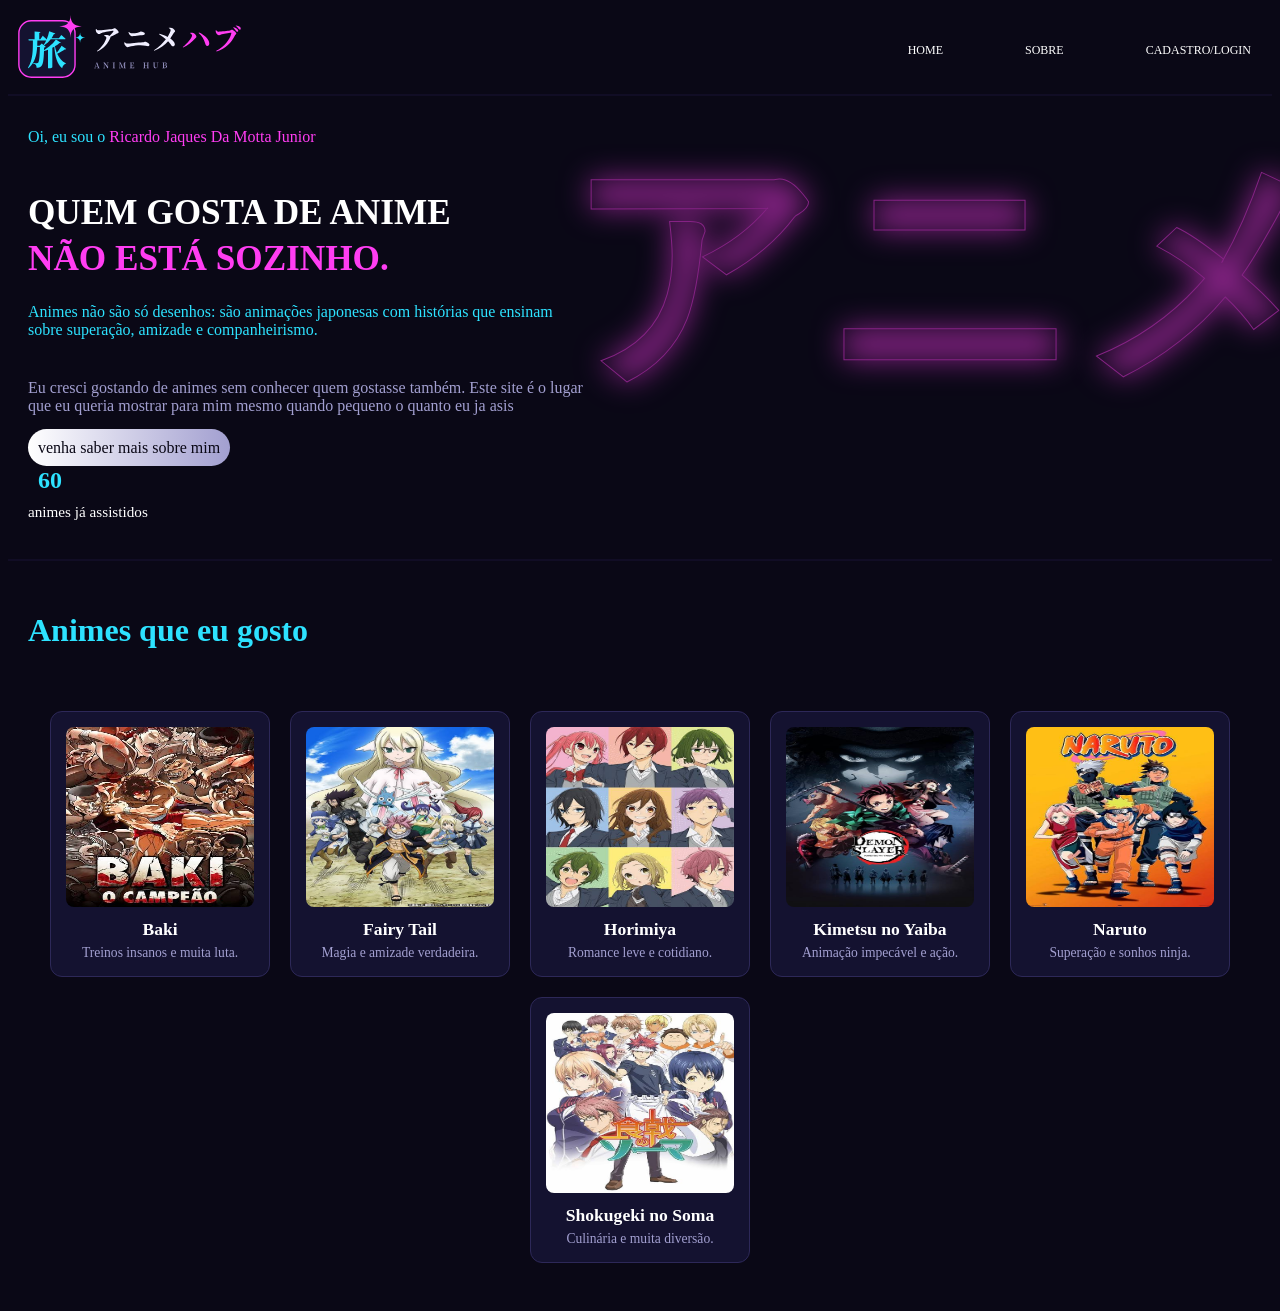
==== algoritmos/web-data-viz/public/index.html @ 24b2c470 "cadastro funcionando" ====
<!DOCTYPE html>
<html lang="pt-BR">
<head>
    <meta charset="UTF-8">
    <meta name="viewport" content="width=device-width, initial-scale=1.0">
    <title>Ricardo Jaques - Quem gosta de anime</title>
    <link rel="stylesheet" href="css/style.css">
</head>
<body>
    <div class="container">
        <div class="cima">
            <div class="logo">
                <img src="assets/logo.svg" alt="Logo">
            </div>
            <div class="seçoes">
               <a href="index.html" class="quadrados">HOME</a>
               <a href="sobre.html" class="quadrados">SOBRE</a>
               <a href="cadastro.html" class="quadrados">CADASTRO/LOGIN</a>
               
            </div>
        </div>

        <div class="linha"></div>

        <div class="meio">
            <div class="texto">
                <div class="apresentacao">
                    <span class="eu">Oi, eu sou o</span> 
                    <span class="nome">Ricardo Jaques Da Motta Junior</span>
                </div>
                <h1 class="branco">QUEM GOSTA DE ANIME</h1>
                <h1 class="rosa">NÃO ESTÁ SOZINHO.</h1>
                <p class="azul">Animes não são só desenhos: são animações japonesas com histórias que ensinam sobre superação, amizade e companheirismo.</p>
                <p class="roxo">Eu cresci gostando de animes sem conhecer quem gostasse também. Este site é o lugar que eu queria mostrar para mim mesmo quando pequeno o quanto eu ja asis</p>
                
                <div class="visiveis">
    <a href="sobre.html" class="sobre">venha saber mais sobre mim</a>
    <div class="asistidos">
        <h2>60</h2>
        <h1>animes já assistidos</h1>
    </div>
</div>
            </div>
           
            <h1 class="direita">アニメ</h1>
        </div>
        
        <br>
        <div class="linha"></div>
        
        <div style="padding: 30px 20px 0 20px;">
            <h1 class="azul">Animes que eu gosto</h1>
        </div>

        <div class="baixo">
            <div class="kpis">
                <img src="assets/baki.jpg" alt="Baki">
                <h1>Baki</h1>
                <p>Treinos insanos e muita luta.</p>
            </div>
            <div class="kpis">
                <img src="assets/fairy tail.jpg" alt="Fairy Tail">
                <h1>Fairy Tail</h1>
                <p>Magia e amizade verdadeira.</p>
            </div>
            <div class="kpis">
                <img src="assets/horimiya.jpg" alt="Horimiya">
                <h1>Horimiya</h1>
                <p>Romance leve e cotidiano.</p>
            </div>
            <div class="kpis">
                <img src="assets/kimetsu.jpg" alt="Kimetsu no Yaiba">
                <h1>Kimetsu no Yaiba</h1>
                <p>Animação impecável e ação.</p>
            </div>
            <div class="kpis">
                <img src="assets/naruto.jpg" alt="Naruto">
                <h1>Naruto</h1>
                <p>Superação e sonhos ninja.</p>
            </div>
            <div class="kpis">
                <img src="assets/shoku.jpg" alt="Shokugeki no Soma">
                <h1>Shokugeki no Soma</h1>
                <p>Culinária e muita diversão.</p>
            </div>
        </div>
    </div>
</body>
</html>
---- algoritmos/web-data-viz/public/css/style.css ----
body {
    background-color: #0A0816;
    font-family: "Meiryo", "Yu Gothic", "MS Gothic";
}

.container {
    display: flex;
    flex-direction: column;
}

.cima {
    display: flex;
    align-items: flex-start;
    justify-content: space-between;
    align-items: center;
}


.logo img {
    width: 100%;
    height: 100%;
    max-width: 250px;
    max-height: 250px;
}

.seçoes {
    display: flex;
    gap: 40px;
    justify-content: flex-end;
}

.quadrados {
    display: flex;
    border: 1px solid transparent;
    border-radius: 5px;
    box-sizing: border-box;
    padding: 10px 20px;
    align-items: flex-end;
    font-size: 12px;
    text-decoration: none;
    color: white;
}

.quadrados:hover {
    border: 1px solid #FF3DF2;
    border-radius: 5px;
    box-shadow: 0px 0px 20px #FF3DF2;
    cursor: pointer;
    animation: mudança normal 1s;
}

@keyframes mudança {
    0% { color: white; }
    100% { color: #FF3DF2; }
}

.linha {
    width: 100%;
    height: 2px;
    background-color: #110d25;
}

.meio {
    display: flex;
    justify-content: space-between;
    align-items: center;
    width: 100%;
    padding: 20px;
    box-sizing: border-box;
    max-width: 600px;
    z-index: 2;
}

.texto {
   display: flex;
    flex-direction: column;
    max-width: 650px;
    z-index: 2;
    gap: 8px;
}
.apresentacao {
    margin-top: 12px;
    margin-bottom: 40px;
}
.texto h1 {
    font-size: 2.2rem;
    line-height: 1.1;
    margin: 0;
    padding: 0;
}
.direita {
    display: flex;
    position: absolute;
    flex-direction: row;
    margin-left: 42%;
    margin-bottom: 250px;
    white-space: nowrap;
    align-self: center;
    font-size: 250px;
    font-weight: bold;
    color: transparent; 
    -webkit-text-fill-color: transparent; 
    -webkit-text-stroke: 1px #FF3DF2;
    text-shadow: 0px 0px 30px #FF3DF2;
    pointer-events: none;
    opacity: 0.5;
    z-index: 1;
}

.eu {
    display: inline;
    color: #2DE2FF;
}

.nome {
    display: inline;
    color: #FF3DF2;
}

.branco {
    color: white;
    padding: 0;
    margin: 0px;
}

.rosa {
    color: #FF3DF2;
}

.azul {
    color: #2DE2FF;
}

.roxo {
    color: #A29FD0;
}

.visiveis a {
    display: inline;
    text-decoration: none;
    padding: 10px;
}

.dash {
    color: #2DE2FF;
}

.sobre {
    background: linear-gradient(90deg, white, #A29FD0, #2DE2FF, white);
    background-size: 300% 100%; 
    animation: cor_sobre 4s linear infinite;   
    border-radius: 20px;
    color: #0A0816; 
    padding: 15px 25px;
}

@keyframes cor_sobre {
    0% { background-position: 0% 50%; }
    100% { background-position: 100% 50%; }
}

.baixo {
    display: flex;
    flex-wrap: wrap; 
    justify-content: center; 
    gap: 20px; 
    padding: 40px 20px;
    width: 100%;
    box-sizing: border-box;
}


.kpis {
    display: flex;
    flex-direction: column;
    align-items: center;
    background-color: #141230; 
    border: 1px solid #2D2858;
    border-radius: 12px;
    padding: 15px;
    width: 220px; 
    box-sizing: border-box;
    transition: transform 0.3s ease, border-color 0.3s ease, box-shadow 0.3s ease;
}

.kpis:hover {
    transform: translateY(-5px); 
    border-color: #2DE2FF;
    box-shadow: 0px 5px 20px rgba(45, 226, 255, 0.2);
}


.kpis img {
    width: 100%;
    height: 180px;
    object-fit: fill;
    border-radius: 8px;
}


.kpis h1 {
    font-size: 1.1rem;
    color: white;
    margin: 12px 0 5px 0;
    text-align: center;
}


.kpis p {
    font-size: 0.85rem;
    color: #A29FD0;
    text-align: center;
    margin: 0;
}

.asistidos{
    display: inline;
   align-items: baseline;
    gap: 8px; 
    background: none;
    border: none;
    padding: 0;
}

.asistidos h2 {
    color: #2DE2FF; 
    font-size: 1.5rem;
    margin: 10px;
}

.asistidos h1 {
    color: white;
    font-size: 0.95rem;
    margin: 0;
    font-weight: normal;
}






.botoes-cadLog {
    display: flex;
    gap: 15px;
    margin-top: 15px;
}

.btn-adicionar {
    background-color: #BD34FE;
    color: white;
    text-decoration: none;
    padding: 12px 24px;
    border-radius: 8px;
    font-weight: bold;
    font-size: 0.9rem;
    transition: background 0.3s ease;
}

.btn-adicionar:hover {
    background-color: #a226dc;
}

.btn-painel {
    background-color: transparent;
    color: #2DE2FF;
    border: 1px solid #2DE2FF;
    text-decoration: none;
    padding: 12px 24px;
    border-radius: 8px;
    font-weight: bold;
    font-size: 0.9rem;
    transition: background 0.3s ease, box-shadow 0.3s ease;
}

.btn-painel:hover {
    box-shadow: 0px 0px 15px rgba(45, 226, 255, 0.4);
}


.baixo-kpis {
    display: flex;
    gap: 20px;
    padding: 20px;
    width: 100%;
    box-sizing: border-box;
}

.kpi-card {
    flex: 1;
    background-color: #141230;
    border: 1px solid #2D2858;
    border-radius: 12px;
    padding: 20px;
    display: flex;
    flex-direction: column;
    justify-content: center;
}

.kpi-titulo {
    font-size: 0.75rem;
    color: #A29FD0;
    font-weight: bold;
    letter-spacing: 1px;
    margin-bottom: 8px;
}

.kpi-card h2 {
    font-size: 2rem;
    margin: 0;
}

.meio-cadLog {
    max-width: 100% ;
    padding: 60px 40px ; 
    position: relative;
}


.meio-cadLog .direita {
    margin-top: 300px; 
    margin-left: 38%;  
    align-self: center;
}





.botoes-cadLog {
    display: flex;
    gap: 15px;
    margin-top: 20px;
}

.btn-adicionar {
    background-color: #BD34FE;
    color: white;
    text-decoration: none;
    padding: 12px 24px;
    border-radius: 8px;
    font-weight: bold;
    font-size: 0.9rem;
    transition: background 0.3s ease;
}

.btn-adicionar:hover {
    background-color: #a226dc;
}

.btn-painel {
    background-color: transparent;
    color: #2DE2FF;
    border: 1px solid #2DE2FF;
    text-decoration: none;
    padding: 12px 24px;
    border-radius: 8px;
    font-weight: bold;
    font-size: 0.9rem;
    transition: background 0.3s ease, box-shadow 0.3s ease;
}

.btn-painel:hover {
    box-shadow: 0px 0px 15px rgba(45, 226, 255, 0.4);
}


.baixo-kpis {
    display: flex;
    gap: 20px;
    padding: 20px 40px;
    margin-top: 0px; 
    width: 100%;
    box-sizing: border-box;
}

.kpi-card {
    flex: 1;
    background-color: #141230;
    border: 1px solid #2D2858;
    border-radius: 12px;
    padding: 25px;
    display: flex;
    flex-direction: column;
    justify-content: center;
    transition: transform 0.3s ease, border-color 0.3s ease;
}

.kpi-card:hover {
    transform: translateY(-5px);
    border-color: #2DE2FF;
}

.kpi-titulo {
    font-size: 0.8rem;
    color: #A29FD0;
    font-weight: bold;
    letter-spacing: 1px;
    margin-bottom: 8px;
}

.kpi-card h2 {
    font-size: 2.2rem;
    margin: 0;
}

.linha-baixo{
    width: 100%;
    height: 2px;
    background-color: #110d25;
    margin-top: 200px;
}

.conteudo-sobre {
    padding: 40px;
    width: 100%;
    box-sizing: border-box;
    display: flex;
    flex-direction: column;
    gap: 30px;
}

.grid-dois {
    display: flex;
    gap: 25px;
    width: 100%;
}

.card-sobre {
    flex: 1;
    background-color: #141230;
    border: 1px solid #2D2858;
    border-radius: 12px;
    padding: 25px;
    box-sizing: border-box;
    transition: transform 0.3s ease, border-color 0.3s ease;
}

.card-sobre:hover {
    transform: translateY(-5px);
    border-color: #2DE2FF;
}

.card-sobre h2 {
    font-size: 1.2rem;
    margin-top: 0;
    margin-bottom: 12px;
}

.card-sobre p {
    font-size: 0.9rem;
    margin: 0;
    line-height: 1.5;
}

.card-sobre-grande {
    background-color: #141230;
    border: 1px solid #2D2858;
    border-radius: 12px;
    padding: 30px;
    box-sizing: border-box;
    width: 100%;
}

.historico-grid {
    display: flex;
    gap: 40px;
    width: 100%;
}

.coluna-historia {
    flex: 1;
    display: flex;
    flex-direction: column;
    gap: 20px;
}

.item-historia {
    display: flex;
    align-items: flex-start;
    gap: 12px;
}

.ponto-azul {
    width: 10px;
    height: 10px;
    background-color: #2DE2FF;
    border-radius: 50%;
    margin-top: 6px;
    flex-shrink: 0;
    box-shadow: 0 0 8px #2DE2FF;
}

.ponto-rosa {
    width: 10px;
    height: 10px;
    background-color: #FF3DF2;
    border-radius: 50%;
    margin-top: 6px;
    flex-shrink: 0;
    box-shadow: 0 0 8px #FF3DF2;
}

.item-historia strong {
    color: white;
    font-size: 1rem;
}

.item-historia p {
    font-size: 0.85rem;
    margin: 3px 0 0 0;
}


.espaco-adicional {
    width: 100%;
    min-height: 20px;
}


.container-auth {
    display: flex;
    justify-content: center;
    align-items: center;
    gap: 30px;
    padding: 60px 20px;
    width: 100%;
    box-sizing: border-box;
}


.card-auth-esquerda {
    background-color: #141230;
    border: 1px solid #2D2858;
    border-radius: 16px;
    padding: 40px 30px;
    width: 100%;
    max-width: 420px;
    display: flex;
    flex-direction: column;
    align-items: center;
    gap: 20px;
    box-sizing: border-box;
}

.kanji-icone {
    font-size: 80px;
    color: #2DE2FF;
    text-shadow: 0px 0px 20px rgba(45, 226, 255, 0.4);
    font-weight: bold;
    line-height: 1;
}


.card-auth-direita {
    background-color: #141230;
    border: 1px solid #2D2858;
    border-radius: 16px;
    padding: 30px;
    width: 100%;
    max-width: 450px;
    display: flex;
    flex-direction: column;
    gap: 20px;
    box-sizing: border-box;
}

.abas-auth {
    display: flex;
    background-color: #0A0816;
    border-radius: 10px;
    padding: 4px;
    border: 1px solid #2D2858;
}

.aba-btn {
    flex: 1;
    background: transparent;
    border: none;
    color: #A29FD0;
    padding: 10px;
    font-weight: bold;
    border-radius: 8px;
    cursor: pointer;
    transition: all 0.3s ease;
}

.aba-ativa {
    background-color: #141230;
    color: #2DE2FF;
    border: 1px solid #2DE2FF;
}

.form-auth {
    display: flex;
    flex-direction: column;
    gap: 15px;
    margin-top: 5px;
}

.label-auth {
    font-size: 0.75rem;
    color: #A29FD0;
    font-weight: bold;
    letter-spacing: 1px;
}

.input-auth {
    background-color: #0A0816;
    border: 1px solid #2D2858;
    border-radius: 8px;
    padding: 12px 15px;
    color: white;
    font-size: 0.95rem;
    outline: none;
    transition: border-color 0.3s ease;
}

.input-auth:focus {
    border-color: #2DE2FF;
}

.btn-submit {
    background: linear-gradient(90deg, #BD34FE, #FF3DF2);
    color: white;
    border: none;
    border-radius: 8px;
    padding: 14px;
    font-weight: bold;
    font-size: 1rem;
    cursor: pointer;
    margin-top: 10px;
    box-shadow: 0px 4px 15px rgba(255, 61, 242, 0.3);
    transition: transform 0.2s ease;
}

.btn-submit:hover {
    transform: translateY(-2px);
}

.prototipo-aviso {
    font-size: 0.75rem;
    color: #A29FD0;
    text-align: center;
    margin: 5px 0 0 0;
}

.dashboard-header {
    padding: 30px 20px 10px 20px;
}

.dashboard-kpis-topo {
    display: flex;
    flex-wrap: wrap;
    gap: 20px;
    padding: 0 20px 20px 20px;
    justify-content: space-between;
}

.kpi-topo-card {
    background: #141230;
    border: 1px solid #2D2858;
    border-radius: 12px;
    padding: 20px;
    flex: 1;
    min-width: 200px;
    box-sizing: border-box;
}

.kpi-topo-label {
    font-size: 0.8rem;
    color: #A29FD0;
    font-weight: bold;
}

.kpi-topo-card h2 {
    margin-top: 5px;
    font-size: 1.5rem;
}

.dashboard-grid-inferior {
    display: flex;
    flex-wrap: wrap;
    gap: 20px;
    padding: 0 20px 40px 20px;
    box-sizing: border-box;
    width: 100%;
}

.dashboard-coluna {
    flex: 1;
    min-width: 320px;
    display: flex;
    flex-direction: column;
    gap: 20px;
}

.card-gerenciar-animes, .card-afinidade, .card-calculadora, .card-chart {
    background: #141230;
    border: 1px solid #2D2858;
    border-radius: 12px;
    padding: 25px;
    box-sizing: border-box;
    width: 100%;
}

.card-gerenciar-animes h2, .card-afinidade h2, .card-calculadora h2, .card-chart h2 {
    margin-bottom: 15px;
    font-size: 1.2rem;
}

.form-grupo-anime {
    display: flex;
    flex-direction: column;
    gap: 12px;
}

.form-linha-dupla {
    display: flex;
    gap: 15px;
}

.input-container-flex {
    flex: 1;
}

.lista-animes-container {
    margin-top: 20px;
}

.lista-animes-wrapper {
    display: flex;
    flex-direction: column;
    gap: 10px;
    margin-top: 10px;
}

.anime-item-card {
    background: #0A0816;
    border: 1px solid #2D2858;
    border-radius: 8px;
    padding: 12px 15px;
    display: flex;
    justify-content: space-between;
    align-items: center;
}

.btn-atualizar-anime {
    background: transparent;
    border: 1px solid #2DE2FF;
    color: #2DE2FF;
    border-radius: 5px;
    cursor: pointer;
    padding: 6px 12px;
    font-size: 11px;
    transition: background 0.3s ease;
}

.btn-atualizar-anime:hover {
    background: rgba(45, 226, 255, 0.1);
}

.afinidade-lista {
    display: flex;
    flex-direction: column;
    gap: 15px;
}

.afinidade-item {
    display: flex;
    flex-direction: column;
    gap: 5px;
}

.afinidade-info {
    display: flex;
    justify-content: space-between;
    color: white;
    font-size: 0.9rem;
}

.barra-fundo {
    width: 100%;
    background: #0A0816;
    height: 8px;
    border-radius: 4px;
    overflow: hidden;
}

.barra-progresso {
    height: 100%;
    background: linear-gradient(90deg, #2DE2FF, #FF3DF2);
}

.afinidade-legenda {
    color: #A29FD0;
    font-size: 0.75rem;
    margin-top: 15px;
}

.calculadora-resultados {
    display: flex;
    gap: 15px;
    margin-top: 20px;
    flex-wrap: wrap;
}

.calc-box {
    flex: 1;
    background: #0A0816;
    border: 1px solid #2D2858;
    border-radius: 8px;
    padding: 12px;
    min-width: 90px;
    box-sizing: border-box;
}

.calc-titulo {
    color: #FF3DF2;
    font-size: 0.7rem;
    text-transform: uppercase;
    display: block;
}

.calc-valor {
    color: white;
    font-size: 1.3rem;
    font-weight: bold;
}

.chart-canvas-mock {
    background: #0A0816;
    border: 1px solid #2D2858;
    border-radius: 8px;
    height: 200px;
    display: flex;
    align-items: center;
    justify-content: center;
    color: #A29FD0;
}

.mensagem-erro {
    color: #FF3DF2; 
    font-size: 0.75rem;
    margin-top: 4px;
    margin-bottom: 8px;
    display: block;
    min-height: 14px;
    font-weight: 500;
    letter-spacing: 0.5px;
}

.mensagem-erro-total {
    color: #FF3DF2;
    font-size: 0.85rem;
    margin-top: 12px;
    display: block;
    text-align: center;
    font-weight: bold;
}

.input-auth.erro-input {
    border-color: #FF3DF2 !important;
    box-shadow: 0 0 8px rgba(255, 61, 242, 0.3);
}
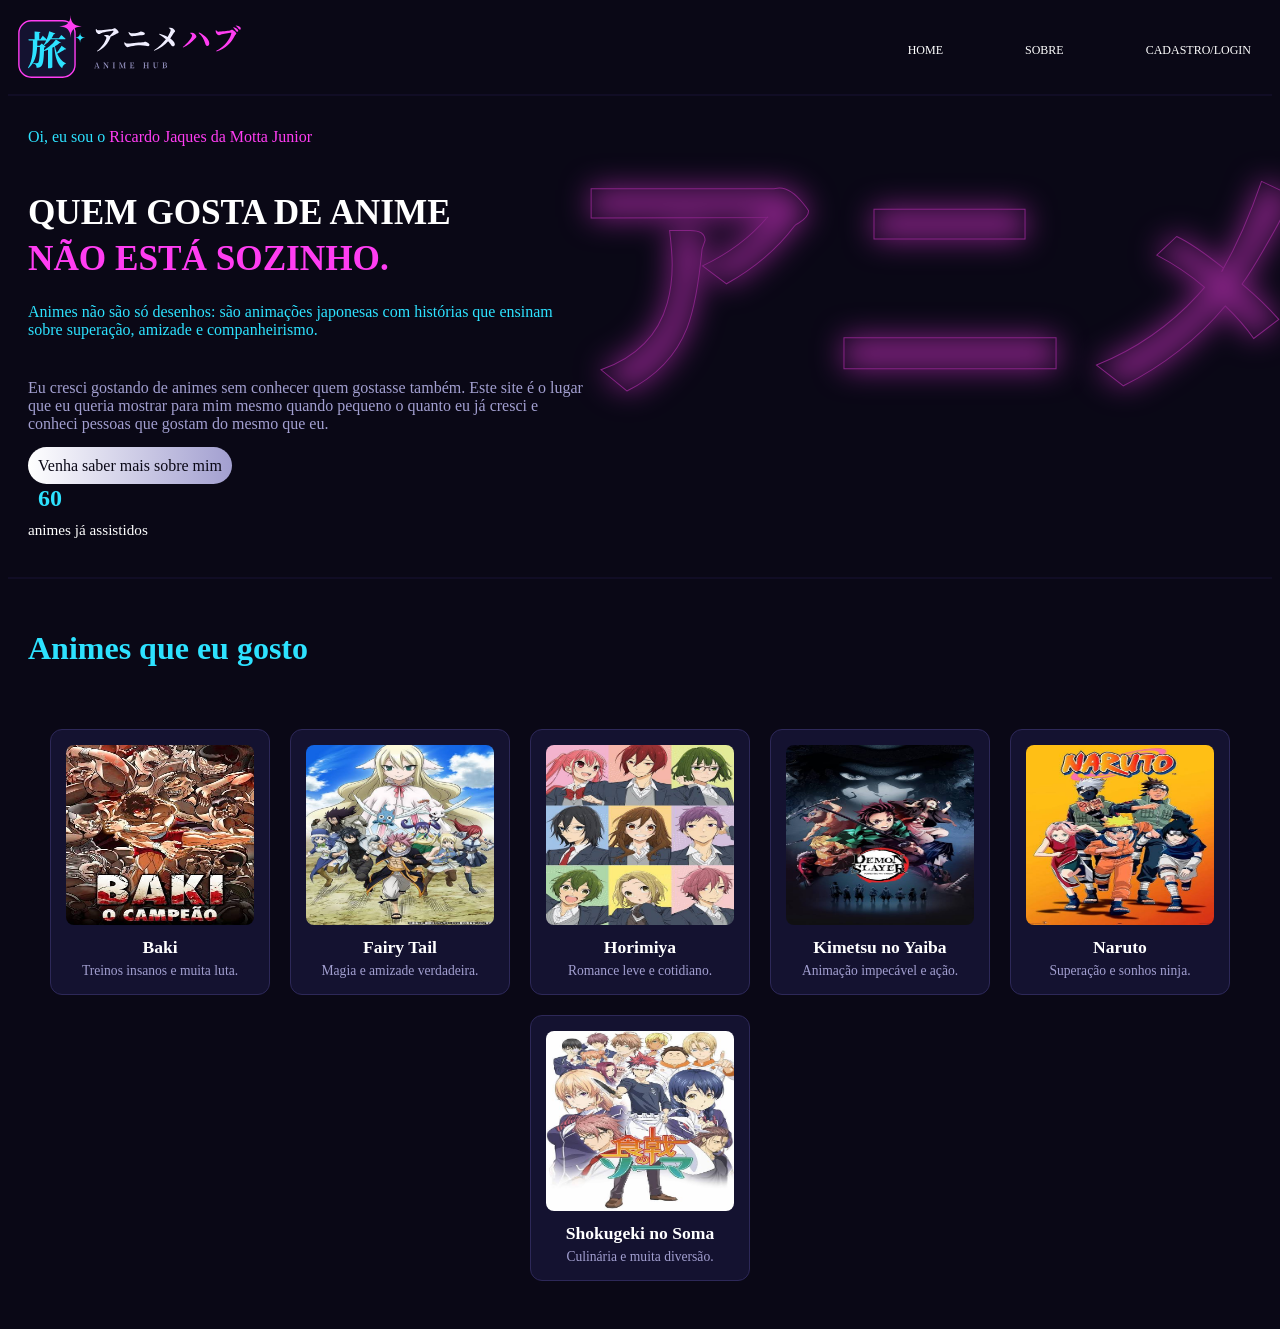
==== commit 9c404727: "maioria das alterações concluidas" ====
--- a/algoritmos/web-data-viz/public/index.html
+++ b/algoritmos/web-data-viz/public/index.html
@@ -26,15 +26,15 @@
             <div class="texto">
                 <div class="apresentacao">
                     <span class="eu">Oi, eu sou o</span> 
-                    <span class="nome">Ricardo Jaques Da Motta Junior</span>
+                    <span class="nome">Ricardo Jaques da Motta Junior</span>
                 </div>
                 <h1 class="branco">QUEM GOSTA DE ANIME</h1>
                 <h1 class="rosa">NÃO ESTÁ SOZINHO.</h1>
                 <p class="azul">Animes não são só desenhos: são animações japonesas com histórias que ensinam sobre superação, amizade e companheirismo.</p>
-                <p class="roxo">Eu cresci gostando de animes sem conhecer quem gostasse também. Este site é o lugar que eu queria mostrar para mim mesmo quando pequeno o quanto eu ja asis</p>
+                <p class="roxo">Eu cresci gostando de animes sem conhecer quem gostasse também. Este site é o lugar que eu queria mostrar para mim mesmo quando pequeno o quanto eu já cresci e conheci pessoas que gostam do mesmo que eu.</p>
                 
                 <div class="visiveis">
-    <a href="sobre.html" class="sobre">venha saber mais sobre mim</a>
+    <a href="sobre.html" class="sobre">Venha saber mais sobre mim</a>
     <div class="asistidos">
         <h2>60</h2>
         <h1>animes já assistidos</h1>
--- a/algoritmos/web-data-viz/public/css/style.css
+++ b/algoritmos/web-data-viz/public/css/style.css
@@ -862,4 +862,430 @@
 .input-auth.erro-input {
     border-color: #FF3DF2 !important;
     box-shadow: 0 0 8px rgba(255, 61, 242, 0.3);
+}
+.card-chart {
+    background: #141230;
+    border: 1px solid #2D2858;
+    border-radius: 12px;
+    padding: 25px;
+    box-sizing: border-box;
+    width: 100%;
+}
+
+.chart-container-grande {
+    position: relative;
+    width: 100%;
+    height: 280px; /* Altura fixa ideal para o topo */
+    background: #0A0816;
+    border: 1px solid #2D2858;
+    border-radius: 8px;
+    padding: 15px;
+    box-sizing: border-box;
+}
+
+.chart-container-grande canvas {
+    width: 100% !important;
+    height: 100% !important;
+}
+
+/* --- LINHA LADO A LADO --- */
+.cards-lado-a-lado {
+    display: flex;
+    flex-wrap: wrap;
+    gap: 20px;
+    width: 100%;
+    align-items: stretch;
+}
+
+.card-venn,
+.card-adicionar-rapido {
+    flex: 1;
+    min-width: 300px;
+    background: #141230;
+    border: 1px solid #2D2858;
+    border-radius: 12px;
+    padding: 20px;
+    box-sizing: border-box;
+}
+
+.card-venn h2,
+.card-adicionar-rapido h2 {
+    margin-top: 0;
+    margin-bottom: 14px;
+    font-size: 1.15rem;
+}
+
+.input-full {
+    width: 100%;
+    box-sizing: border-box;
+    margin-top: 6px;
+}
+
+/* --- VENN COMPACTO ---
+   Os dois círculos ficam "absolute" dentro da área, com 56px de sobreposição.
+   O "ambos" fica exatamente no centro da área = centro da interseção. */
+.venn-area {
+    position: relative;
+    width: 244px;
+    height: 150px;
+    margin: 18px auto 0 auto;
+}
+
+.venn-circulo {
+    position: absolute;
+    top: 0;
+    width: 150px;
+    height: 150px;
+    border-radius: 50%;
+    display: flex;
+    flex-direction: column;
+    align-items: center;
+    justify-content: center;
+    text-align: center;
+    box-sizing: border-box;
+    overflow-wrap: anywhere;
+    cursor: pointer;
+    transition: box-shadow 0.25s ease, background 0.25s ease;
+}
+
+.venn-esquerda {
+    left: 0;
+    padding-right: 56px;
+    background: rgba(157, 43, 191, 0.28);
+    border: 2px solid #FF3DF2;
+    box-shadow: 0 0 14px rgba(255, 61, 242, 0.2);
+}
+
+.venn-direita {
+    right: 0;
+    padding-left: 56px;
+    background: rgba(25, 118, 158, 0.28);
+    border: 2px solid #2DE2FF;
+    box-shadow: 0 0 14px rgba(45, 226, 255, 0.2);
+}
+
+.venn-centro {
+    position: absolute;
+    top: 50%;
+    left: 50%;
+    transform: translate(-50%, -50%);
+    z-index: 2;
+    display: flex;
+    flex-direction: column;
+    align-items: center;
+    justify-content: center;
+    text-align: center;
+    cursor: pointer;
+}
+
+.venn-numero {
+    color: #FFFFFF;
+    font-size: 1.1rem;
+    font-weight: bold;
+    line-height: 1.15;
+}
+
+.venn-legenda {
+    color: #E4E2FF;
+    font-size: 0.75rem;
+    font-weight: bold;
+    margin-top: 2px;
+}
+
+/* --- ADICIONAR RÁPIDO --- */
+.adicionar-rapido-linha {
+    display: flex;
+    gap: 10px;
+    align-items: stretch;
+}
+
+.input-rapido {
+    flex: 1;
+    box-sizing: border-box;
+    min-width: 0;
+}
+
+.btn-adicionar-neon {
+    background: linear-gradient(90deg, #FF3DF2, #9D4EDD);
+    color: #FFFFFF;
+    border: none;
+    border-radius: 10px;
+    padding: 0 18px;
+    font-weight: bold;
+    font-size: 0.9rem;
+    cursor: pointer;
+    white-space: nowrap;
+    box-shadow: 0 0 16px rgba(255, 61, 242, 0.35);
+    transition: transform 0.2s ease, box-shadow 0.2s ease;
+}
+
+.btn-adicionar-neon:hover {
+    transform: translateY(-2px);
+    box-shadow: 0 0 22px rgba(255, 61, 242, 0.55);
+}
+
+.texto-vazio-rapido {
+    color: #A29FD0;
+    font-size: 0.82rem;
+    margin: 12px 0 0 0;
+}
+
+/* --- KPI: texto pequeno embaixo do valor --- */
+.kpi-topo-sub {
+    display: block;
+    margin-top: 4px;
+    font-size: 0.75rem;
+    color: #A29FD0;
+}
+
+/* --- OUTROS ANIMES (fora do top 5) --- */
+.outros-animes {
+    margin-top: 15px;
+    background: #0A0816;
+    border: 1px solid #2D2858;
+    border-radius: 8px;
+    padding: 12px 15px;
+}
+
+.outros-animes summary {
+    color: #2DE2FF;
+    font-size: 0.9rem;
+    font-weight: bold;
+    cursor: pointer;
+}
+
+.outros-lista {
+    display: flex;
+    flex-direction: column;
+    gap: 8px;
+    margin-top: 12px;
+    max-height: 180px;
+    overflow-y: auto;
+}
+
+.outro-anime-item {
+    display: flex;
+    justify-content: space-between;
+    color: white;
+    font-size: 0.85rem;
+    padding-bottom: 6px;
+    border-bottom: 1px solid #2D2858;
+}
+
+/* --- LISTA DE PROGRESSO DO USUÁRIO --- */
+.anime-info {
+    flex: 1;
+    margin-right: 12px;
+}
+
+.anime-info .barra-fundo {
+    margin-top: 8px;
+}
+
+/* --- CALCULADORA --- */
+.btn-secundario {
+    background: transparent;
+    color: #2DE2FF;
+    border: 1px solid #2DE2FF;
+    border-radius: 8px;
+    padding: 12px;
+    font-weight: bold;
+    font-size: 0.9rem;
+    cursor: pointer;
+    transition: background 0.3s ease, box-shadow 0.3s ease;
+}
+
+.btn-secundario:hover {
+    background: rgba(45, 226, 255, 0.1);
+    box-shadow: 0px 0px 15px rgba(45, 226, 255, 0.3);
+}
+
+.calc-box {
+    text-align: center;
+    padding: 14px 10px;
+}
+
+.calc-valor {
+    display: block;
+    margin-top: 6px;
+    color: #2DE2FF;
+    font-size: 1.5rem;
+    font-weight: bold;
+}
+
+.calc-frase {
+    margin: 15px 0 0 0;
+    padding: 12px;
+    background: #0A0816;
+    border: 1px dashed #FF3DF2;
+    border-radius: 8px;
+    color: white;
+    font-size: 0.9rem;
+    text-align: center;
+}
+
+.calc-msg {
+    display: block;
+    min-height: 16px;
+    margin-top: 8px;
+    color: #FF3DF2;
+    font-size: 0.8rem;
+    font-weight: bold;
+}
+
+
+/* ================= PÁGINA SOBRE: seções com foto ================= */
+
+/* seção: texto de um lado e foto do outro */
+.secao-sobre {
+    display: flex;
+    flex-wrap: wrap;
+    align-items: center;
+    gap: 30px;
+    background-color: #141230;
+    border: 1px solid #2D2858;
+    border-radius: 12px;
+    padding: 30px;
+    box-sizing: border-box;
+    width: 100%;
+}
+
+/* troca a foto para a esquerda e o texto para a direita */
+.secao-invertida {
+    flex-direction: row-reverse;
+}
+
+.secao-texto {
+    flex: 1;
+    min-width: 280px;
+}
+
+.secao-texto h2 {
+    font-size: 1.4rem;
+    margin-top: 0;
+    margin-bottom: 14px;
+}
+
+.secao-texto p {
+    font-size: 0.95rem;
+    line-height: 1.6;
+    margin: 0 0 12px 0;
+}
+
+.foto-moldura {
+    flex: 1;
+    min-width: 280px;
+    background: #0A0816;
+    border: 1px solid #2D2858;
+    border-radius: 10px;
+    overflow: hidden;
+    box-shadow: 0px 0px 20px rgba(255, 61, 242, 0.15);
+}
+
+.foto-moldura img {
+    display: block;
+    width: 100%;
+    height: 280px;
+    object-fit: cover;
+    color: #A29FD0;
+    font-size: 0.85rem;
+}
+
+/* galeria dos eventos: as fotos se organizam sozinhas em colunas */
+.galeria-eventos {
+    display: grid;
+    grid-template-columns: repeat(auto-fit, minmax(300px, 1fr));
+    gap: 25px;
+    width: 100%;
+}
+
+.evento-card {
+    background-color: #141230;
+    border: 1px solid #2D2858;
+    border-radius: 12px;
+    overflow: hidden;
+    transition: transform 0.3s ease, border-color 0.3s ease;
+}
+
+.evento-card:hover {
+    transform: translateY(-5px);
+    border-color: #2DE2FF;
+}
+
+.evento-card img {
+    display: block;
+    width: 100%;
+    height: 240px;
+    object-fit: cover;
+    background: #0A0816;
+    color: #A29FD0;
+    font-size: 0.85rem;
+}
+
+.evento-info {
+    padding: 18px 20px;
+}
+
+.evento-info strong {
+    font-size: 1rem;
+}
+
+.evento-info p {
+    margin: 8px 0 0 0;
+    font-size: 0.88rem;
+    line-height: 1.5;
+}
+
+
+/* --- VENN INTERATIVO --- */
+.venn-circulo:hover {
+    box-shadow: 0 0 24px rgba(255, 255, 255, 0.25);
+}
+
+/* grupo escolhido (clicado) fica destacado */
+.venn-ativo {
+    box-shadow: 0 0 26px rgba(45, 226, 255, 0.55) !important;
+}
+
+.venn-centro.venn-ativo {
+    text-shadow: 0 0 12px #2DE2FF;
+    box-shadow: none !important;
+}
+
+.venn-lista {
+    margin-top: 18px;
+    padding: 14px;
+    background: #0A0816;
+    border: 1px solid #2D2858;
+    border-radius: 8px;
+}
+
+.venn-lista h3 {
+    margin: 0 0 10px 0;
+    font-size: 0.9rem;
+    color: #2DE2FF;
+}
+
+.venn-nomes {
+    display: flex;
+    flex-wrap: wrap;
+    gap: 8px;
+    max-height: 120px;
+    overflow-y: auto;
+}
+
+.venn-nome {
+    background: #141230;
+    border: 1px solid #FF3DF2;
+    border-radius: 20px;
+    padding: 5px 12px;
+    color: white;
+    font-size: 0.8rem;
+}
+
+.venn-dica {
+    margin: 10px 0 0 0;
+    color: #A29FD0;
+    font-size: 0.75rem;
+    text-align: center;
 }
